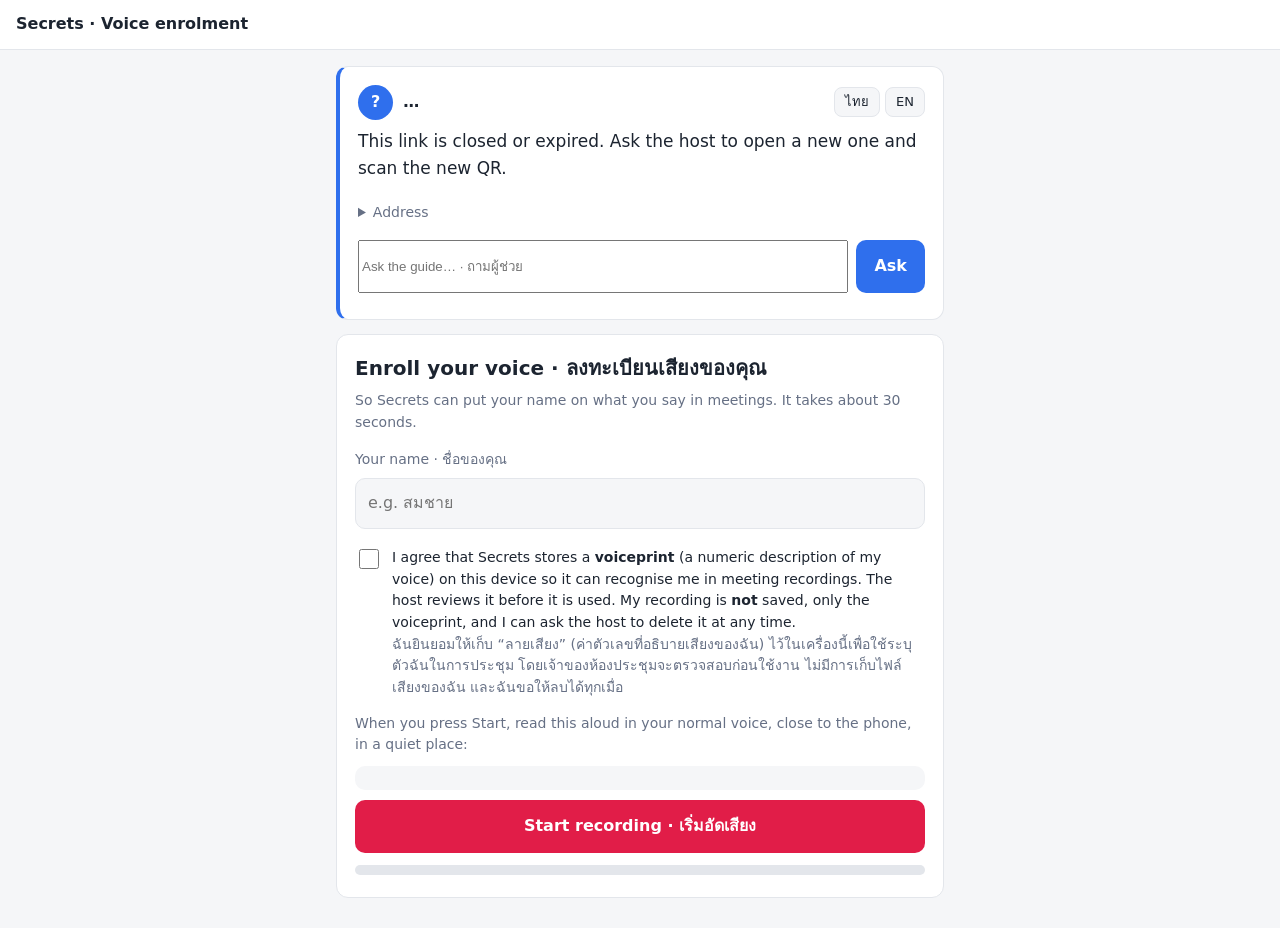
==== app/static/enroll.html @ 2f46eeec "Secrets (Zecret) meeting recorder: initial import at Round 49 FastAPI server + worker, single-file U" ====
<!doctype html>
<html lang="th">
<head>
<meta charset="utf-8">
<meta name="viewport" content="width=device-width, initial-scale=1">
<meta name="referrer" content="no-referrer">
<title>Enroll your voice · Secrets</title>
<link rel="stylesheet" href="/static/fonts.css">
<style>
:root{--bg:#f5f6f8;--card:#fff;--ink:#1c2430;--mute:#667085;--line:#e3e6eb;--acc:#2f6fed;--acc-ink:#fff;--ok:#16a34a;--bad:#dc2626;--rec:#e11d48}
@media (prefers-color-scheme:dark){:root{--bg:#0f1419;--card:#171e27;--ink:#e8ecf1;--mute:#93a0b1;--line:#27313d;--acc:#5b8cff;--ok:#34d399;--bad:#f87171;--rec:#fb7185}}
*{box-sizing:border-box}
body{margin:0;background:var(--bg);color:var(--ink);font:16px/1.55 Inter,"Noto Sans Thai",system-ui,sans-serif}
header{padding:12px 16px;background:var(--card);border-bottom:1px solid var(--line);font-weight:600}
main{max-width:640px;margin:0 auto;padding:16px}
.card{background:var(--card);border:1px solid var(--line);border-radius:12px;padding:18px;margin-bottom:14px}
h1{font-size:20px;margin:0 0 6px}
.mute{color:var(--mute);font-size:14px}
input[type=text]{font:inherit;width:100%;padding:12px;border:1px solid var(--line);border-radius:10px;background:var(--bg);color:var(--ink);margin:6px 0 12px}
label.c{display:flex;gap:10px;align-items:flex-start;font-size:14px;margin:6px 0 14px}
label.c input{width:20px;height:20px;margin-top:2px;flex:none}
button{font:inherit;border:0;padding:14px 18px;border-radius:10px;cursor:pointer;width:100%;font-weight:600;background:var(--rec);color:#fff}
button:disabled{opacity:.5;cursor:default}
button.live{background:var(--ink);color:var(--bg)}
.read{font-size:19px;line-height:1.9;background:var(--bg);border-radius:10px;padding:12px 14px;margin:10px 0}
.meter{height:10px;background:var(--line);border-radius:6px;overflow:hidden;margin:12px 0 4px}.meter i{display:block;height:100%;width:0;background:var(--ok);transition:width .15s}
.msg{padding:12px;border-radius:10px;border:1px solid var(--line);margin-top:12px}.msg.err{border-color:var(--bad)}.msg.ok{border-color:var(--ok)}
.gcard{border-left:4px solid var(--acc)}
.gh{display:flex;gap:10px;align-items:center;margin-bottom:8px}.gh .av{width:2.2em;height:2.2em;border-radius:50%;background:var(--acc);color:#fff;display:grid;place-items:center;font-weight:700}
.gl button{font:inherit;font-size:13px;width:auto;padding:4px 10px;background:var(--bg);color:var(--ink);border:1px solid var(--line);border-radius:8px}.gl button.on{background:var(--acc);color:#fff}
#gmsg{font-size:17px;line-height:1.6;min-height:3.2em;white-space:pre-wrap}
.dots{display:flex;gap:6px;margin:10px 0}.dots i{flex:1;height:6px;border-radius:3px;background:var(--line)}.dots i.on{background:var(--acc)}.dots i.done{background:var(--ok)}
.gaddr{font:13px/1.4 ui-monospace,Menlo,monospace;background:var(--bg);border-radius:8px;padding:8px 10px;word-break:break-all;margin:6px 0}
.gchips{display:flex;flex-wrap:wrap;gap:6px;margin:8px 0}.gchips button{font:inherit;font-size:13px;width:auto;padding:4px 10px;background:var(--bg);color:var(--ink);border:1px solid var(--line);border-radius:99px;font-weight:400}
.gask{display:flex;gap:8px}.gask input{margin:0;flex:1}.gask button{width:auto;background:var(--acc)}
#ganswer{margin-top:8px;font-size:15px;white-space:pre-wrap}
#cancel{background:none!important;color:var(--mute)!important;font-weight:400;text-decoration:underline;margin-top:8px;padding:6px}
.hide{display:none!important}
</style>
<link rel="stylesheet" href="/static/theme.css">
<script>try { const t = localStorage.getItem("secrets_theme"); if (t) document.documentElement.dataset.theme = t; } catch {}</script>
</head>
<body>
<header>Secrets · Voice enrolment</header>
<main>
  <div id="guide" class="card gcard">
    <div class="gh"><div class="av" id="gav">?</div><b id="gname">…</b><span style="flex:1"></span><span class="gl"><button data-l="th">ไทย</button> <button data-l="en">EN</button></span></div>
    <div id="gmsg"></div><div class="dots" id="gdots"></div>
    <details style="margin:6px 0"><summary class="mute" style="cursor:pointer" id="gaddrsum">Address</summary><div class="gaddr" id="gaddr"></div></details>
    <div class="gchips" id="gchips"></div>
    <div class="gask"><input id="gq" maxlength="300" placeholder="Ask the guide… · ถามผู้ช่วย"><button id="gask">Ask</button></div>
    <div id="ganswer"></div>
  </div>
  <div id="form" class="card">
    <h1>Enroll your voice · ลงทะเบียนเสียงของคุณ</h1>
    <p class="mute" style="margin-top:0">So Secrets can put your name on what you say in meetings. It takes about 30 seconds.</p>
    <label for="name" class="mute" style="font-size:14px">Your name · ชื่อของคุณ</label>
    <input type="text" id="name" maxlength="40" autocomplete="name" placeholder="e.g. สมชาย">
    <label class="c"><input type="checkbox" id="consent"><span>I agree that Secrets stores a <b>voiceprint</b> (a numeric description of my voice) on this device so it can recognise me in meeting recordings. The host reviews it before it is used. My recording is <b>not</b> saved, only the voiceprint, and I can ask the host to delete it at any time.<br>
      <span class="mute">ฉันยินยอมให้เก็บ “ลายเสียง” (ค่าตัวเลขที่อธิบายเสียงของฉัน) ไว้ในเครื่องนี้เพื่อใช้ระบุตัวฉันในการประชุม โดยเจ้าของห้องประชุมจะตรวจสอบก่อนใช้งาน ไม่มีการเก็บไฟล์เสียงของฉัน และฉันขอให้ลบได้ทุกเมื่อ</span></span></label>
    <div class="mute">When you press Start, read this aloud in your normal voice, close to the phone, in a quiet place:</div>
    <div class="read" id="text"></div>
    <button id="go">Start recording · เริ่มอัดเสียง</button><button id="cancel" class="hide">Cancel · ยกเลิก</button>
    <div class="meter"><i id="meter"></i></div><div class="mute" id="status"></div>
    <div class="msg err hide" id="err"></div>
  </div>
  <div id="done" class="card hide"><h1>Thank you · ขอบคุณ</h1><p>Your voice was sent to the host (<b id="secs"></b> s of speech). It will be used after the host approves it.</p><button id="again" style="background:var(--acc)">Enroll another person</button></div>
</main>
<script>
const $ = s => document.querySelector(s);
const token = decodeURIComponent(location.pathname.split("/").filter(Boolean).pop() || "");
let sock, ctx, stream, node, running = false, finished = false;
try { $("#name").value = localStorage.getItem("secrets.guestName") || ""; } catch {}
/* ---------- the guide (explains, coaches, tells the address, answers enrolment questions only) ---------- */
let G = null, glang = (navigator.language || "").toLowerCase().startsWith("th") ? "th" : "en", gstage = 1, lastCoach = 0, quietN = 0, userLang = false;
const GT = {
  th: { hello: n => `สวัสดีครับ ผมคือ${n} จะพาลงทะเบียนเสียงทีละขั้น ใช้เวลาแค่ประมาณ 30 วินาที\nเริ่มจากพิมพ์ชื่อของคุณ แล้วติ๊กช่องยินยอมครับ`, consent: "ดีครับ ต่อไปติ๊กช่องยินยอม เพื่อให้เก็บ “ลายเสียง” (ไม่เก็บไฟล์เสียง)", ready: "พร้อมแล้วครับ กด “เริ่มอัดเสียง” แล้วอ่านข้อความด้านล่างให้ครบ",
    mic: "เบราว์เซอร์กำลังขอใช้ไมโครโฟน กด “อนุญาต” ได้เลยครับ", rec: "กำลังฟังอยู่ครับ อ่านข้อความด้วยเสียงปกติ ถือโทรศัพท์ห่างปากประมาณ 20–30 ซม.", quiet: "ได้ยินเสียงเบามากครับ ลองขยับเข้าใกล้ไมค์และพูดให้ดังขึ้นอีกนิด", loud: "เสียงดังเกินไปครับ ถอยห่างจากไมค์เล็กน้อย", good: "ดีมากครับ อ่านต่อได้เลย", almost: "ใกล้เสร็จแล้วครับ อ่านให้จบย่อหน้า",
    enough: "พอแล้วครับ กด “หยุดและส่ง” ได้เลย", sending: "กำลังส่ง รอสักครู่ครับ…", done: "เรียบร้อยครับ ขอบคุณ! เจ้าของห้องจะตรวจและอนุมัติ หลังจากนั้นระบบจะรู้จักเสียงของคุณ ไม่ต้องทำอะไรเพิ่มแล้วครับ", cancelled: "ยกเลิกแล้วครับ พร้อมเมื่อไหร่กดเริ่มอัดเสียงได้เลย",
    closed: "ลิงก์นี้ปิดแล้ว/หมดอายุครับ ขอให้เจ้าของห้องเปิดลิงก์ใหม่ แล้วสแกน QR ใหม่",
    short: "เสียงพูดสั้นไปครับ ลองใหม่ในที่เงียบ อ่านข้อความให้ครบทั้งย่อหน้า (ประมาณ 30 วินาที) และดูว่าแถบสีเขียวขยับเมื่อพูด", busy: "ระบบกำลังยุ่งอยู่ครับ รอสักครู่แล้วกดเริ่มอัดเสียงใหม่", full: "มีผู้ลงทะเบียนรอการอนุมัติเยอะแล้วครับ แจ้งเจ้าของห้องให้อนุมัติ แล้วลองใหม่", mic_err: "ใช้ไมโครโฟนไม่ได้ครับ กดอนุญาตไมโครโฟนให้หน้านี้ (แตะไอคอนที่แถบที่อยู่ → ไมโครโฟน → อนุญาต) แล้วลองใหม่",
    lost: "การเชื่อมต่อหลุดครับ ตรวจว่ายังต่อ Wi-Fi เดียวกัน แล้วลองใหม่", name: "พิมพ์ชื่อของคุณก่อนนะครับ", consent_err: "ติ๊กช่องยินยอมก่อนนะครับ", wait: n => `ต้องมีเสียงพูดอย่างน้อย 10 วินาที อ่านต่ออีก ${n} วินาทีครับ`, addr: (a) => `ถ้าหน้านี้หลุด ให้เปิดที่อยู่ ${a} ในช่องที่อยู่ของเบราว์เซอร์ แล้วสแกน QR ใหม่`, addrSum: "ที่อยู่ของระบบ" },
  en: { hello: n => `Hello, I am ${n}. I will guide you through voice enrolment step by step; it takes about 30 seconds.\nStart by typing your name, then tick the consent box.`, consent: "Good. Next tick the consent box so a “voiceprint” can be kept (your recording is not saved).", ready: "Ready. Tap “Start recording”, then read the text below to the end.",
    mic: "Your browser is asking for the microphone: tap “Allow”.", rec: "I am listening. Read in your normal voice, holding the phone 20–30 cm from your mouth.", quiet: "I can hardly hear you. Move closer to the microphone and speak a little louder.", loud: "That is too loud. Move a little away from the microphone.", good: "Very good, keep reading.", almost: "Nearly done. Finish the paragraph.",
    enough: "That is enough: tap “Stop and send”.", sending: "Sending, one moment…", done: "All done, thank you! The host will check and approve it, and then the system will recognise your voice. Nothing more to do.", cancelled: "Cancelled. Tap “Start recording” when you are ready.",
    closed: "This link is closed or expired. Ask the host to open a new one and scan the new QR.",
    short: "That was too short. Try again somewhere quiet, read the whole paragraph (about 30 seconds) and check that the green bar moves when you talk.", busy: "The system is busy. Wait a moment, then tap “Start recording” again.", full: "Many voices are waiting for the host. Ask the host to approve them, then try again.", mic_err: "I cannot use the microphone. Allow it for this page (tap the icon in the address bar → Microphone → Allow) and try again.",
    lost: "The connection was lost. Check you are still on the same Wi-Fi, then try again.", name: "Please type your name first.", consent_err: "Please tick the consent box first.", wait: n => `I need at least 10 seconds of speech: keep reading for ${n} more seconds.`, addr: a => `If this page gets lost, open ${a} in the browser's address bar and scan the QR again.`, addrSum: "System address" },
};
const gsay = (k, ...a) => { const f = GT[glang][k]; $("#gmsg").textContent = typeof f === "function" ? f(...a) : f; };
function gstep(n, doneUpTo = n - 1) { gstage = n; $("#gdots").replaceChildren(...[1, 2, 3, 4, 5, 6].map(i => { const d = document.createElement("i"); d.className = i <= doneUpTo ? "done" : i === n ? "on" : ""; return d; })); }
function setGlang(l, user = true) { glang = l; if (user) userLang = true; document.querySelectorAll(".gl button").forEach(b => b.classList.toggle("on", b.dataset.l === l)); $("#gaddrsum").textContent = GT[l].addrSum; renderChips(); const a = (G && G.app_urls[0]) || location.origin + "/"; $("#gaddr").textContent = a; if (G) gsay(gstage === 1 ? "hello" : "ready", G.name); }
function renderChips() { const box = $("#gchips"); box.replaceChildren(...((G && G.suggest[glang]) || []).slice(0, 4).map(q => { const b = document.createElement("button"); b.textContent = q; b.onclick = () => askGuide(q); return b; })); }
async function loadGuide() {
  try { const r = await fetch(`/enroll/${token}/guide`); if (!r.ok) { gsay("closed"); return; } G = await r.json(); if (G.read_text) $("#text").textContent = G.read_text; $("#gname").textContent = G.name; $("#gav").textContent = G.name.slice(0, 1);
    if (!userLang && G.lang_pref !== "auto") glang = G.lang_pref; setGlang(glang, false); gstep(1, 0); gsay("hello", G.name); const a = G.app_urls[0] || ""; $("#gaddr").textContent = (a ? a + "   " : "") + (G.enroll_urls[0] || ""); } catch { /* the guide is optional: the form still works */ }
}
async function askGuide(q) {
  q = (q || $("#gq").value).trim(); if (!q) return; $("#gq").value = ""; $("#ganswer").textContent = "…";
  try { const r = await fetch(`/enroll/${token}/ask`, { method: "POST", headers: { "Content-Type": "application/json" }, body: JSON.stringify({ q, lang: userLang || /[\u0e00-\u0e7f]/.test(q) ? undefined : glang }) });
    if (r.status === 429) { $("#ganswer").textContent = glang === "th" ? "รอสักครู่แล้วถามใหม่นะครับ" : "Please wait a moment, then ask again."; return; }
    if (!r.ok) { gsay("closed"); $("#ganswer").textContent = ""; return; } const j = await r.json(); $("#ganswer").textContent = j.answer;
    $("#gchips").replaceChildren(...j.suggestions.map(s => { const b = document.createElement("button"); b.textContent = s; b.onclick = () => askGuide(s); return b; })); } catch { $("#ganswer").textContent = GT[glang].lost; }
}
document.querySelectorAll(".gl button").forEach(b => b.onclick = () => setGlang(b.dataset.l));
$("#gask").onclick = () => askGuide(); $("#gq").onkeydown = e => { if (e.key === "Enter") askGuide(); };
$("#name").addEventListener("change", () => { if ($("#name").value.trim() && !$("#consent").checked && !running) { gstep(1, 1); gsay("consent"); } });
$("#consent").addEventListener("change", () => { if ($("#consent").checked && !running) { gstep(2, 2); gsay(($("#name").value.trim() ? "ready" : "name")); } });
function guideError(code) { const k = { short: "short", busy: "busy", full: "full", closed: "closed", name: "name", consent: "consent_err" }[code]; gsay(k || "lost"); gstep(code === "name" || code === "consent" ? 1 : 4, code === "name" || code === "consent" ? 0 : 3); }
function coach(db, sec) {
  const now = Date.now(); if (sec < 10) { $("#go").disabled = true; $("#go").textContent = (glang === "th" ? `กำลังฟัง… อีก ${Math.ceil(10 - sec)} วินาที` : `Listening… ${Math.ceil(10 - sec)} s more`); } else { $("#go").disabled = false; $("#go").textContent = "Stop and send · หยุดและส่ง"; }
  quietN = db < -52 && sec >= 2 ? quietN + 1 : 0;
  if (now - lastCoach < 5000) return;
  if (quietN >= 4) { lastCoach = now; gsay("quiet"); } else if (db > -4 && sec >= 1) { lastCoach = now; gsay("loud"); }
  else if (sec >= 30) { lastCoach = now; gsay("enough"); } else if (sec >= 20 && gstage !== 6) { lastCoach = now; gsay("almost"); } else if (sec >= 5 && !coach.said5) { coach.said5 = true; lastCoach = now; gsay("good"); }
}
function showErr(m) { const e = $("#err"); e.textContent = m; e.classList.remove("hide"); }
$("#cancel").onclick = () => { finished = true; running = false; try { sock.close(); } catch {} cleanup(); gstep(2, 2); gsay("cancelled"); $("#status").textContent = ""; $("#cancel").classList.add("hide"); };
function cleanup() { running = false; $("#cancel").classList.add("hide"); stream && stream.getTracks().forEach(t => t.stop()); node && node.disconnect(); ctx && ctx.close(); stream = node = ctx = null; $("#go").classList.remove("live"); $("#go").disabled = false; $("#go").textContent = "Start recording · เริ่มอัดเสียง"; $("#meter").style.width = "0"; }
async function start() {
  $("#err").classList.add("hide"); const name = $("#name").value.trim();
  if (!name) { guideError("name"); return showErr("Please type your name. · กรุณาใส่ชื่อ"); }
  if (!$("#consent").checked) { guideError("consent"); return showErr("Please tick the consent box. · กรุณาติ๊กช่องยินยอม"); }
  gstep(3, 2); gsay("mic"); coach.said5 = false; quietN = 0; lastCoach = 0;
  if (!window.isSecureContext) return showErr("The microphone needs a secure (https) page.");
  try { stream = await navigator.mediaDevices.getUserMedia({ audio: { channelCount: 1, echoCancellation: false, noiseSuppression: false, autoGainControl: true } }); }
  catch (e) { gsay("mic_err"); gstep(3, 2); return showErr("Microphone error: " + e.message + ". Allow the microphone for this page and try again."); }
  ctx = new AudioContext(); await ctx.resume(); await ctx.audioWorklet.addModule("/static/pcm-worklet.js");
  node = new AudioWorkletNode(ctx, "pcm-downsampler"); ctx.createMediaStreamSource(stream).connect(node);
  try { localStorage.setItem("secrets.guestName", name); } catch {}
  finished = false; sock = new WebSocket(`wss://${location.host}/ws/enroll-guest?token=${encodeURIComponent(token)}&name=${encodeURIComponent(name)}&consent=1`); sock.binaryType = "arraybuffer";
  node.port.onmessage = e => { if (sock.readyState === 1 && running) sock.send(e.data); };
  sock.onopen = () => { running = true; $("#go").textContent = "Stop and send · หยุดและส่ง"; $("#go").classList.add("live"); $("#cancel").classList.remove("hide"); $("#status").textContent = "Recording… read the text aloud."; gstep(4, 3); gsay("rec"); };
  sock.onmessage = e => {
    const m = JSON.parse(e.data);
    if (m.type === "level") { coach(m.db, m.seconds); $("#meter").style.width = Math.max(0, Math.min(100, (m.db + 60) * 2)) + "%"; $("#status").textContent = `Recording… ${m.seconds | 0} s` + (m.seconds < 25 ? " (keep reading, about 30 s)" : ""); if (m.seconds >= 55 && running) stop(); }
    else if (m.type === "submitted") { finished = true; gstep(6, 6); gsay("done"); $("#cancel").classList.add("hide"); $("#secs").textContent = Math.round(m.speech_s); $("#form").classList.add("hide"); $("#done").classList.remove("hide"); cleanup(); }
    else if (m.type === "error") { finished = true; showErr(m.message); guideError(m.code); cleanup(); $("#status").textContent = ""; }
  };
  sock.onclose = () => { if (running && !finished) { cleanup(); gsay("lost"); showErr("The connection was lost. Please try again."); } };
}
function stop() { if (!running) return; gstep(5, 4); gsay("sending"); $("#cancel").classList.add("hide"); $("#go").disabled = true; $("#status").textContent = "Sending…"; sock.send(JSON.stringify({ type: "stop" })); running = false; }
$("#go").onclick = () => { if (running) stop(); else start(); };
loadGuide();
$("#again").onclick = () => { gstep(1, 0); if (G) gsay("hello", G.name); $("#done").classList.add("hide"); $("#form").classList.remove("hide"); $("#name").value = ""; $("#consent").checked = false; $("#status").textContent = ""; };
</script>
</body>
</html>
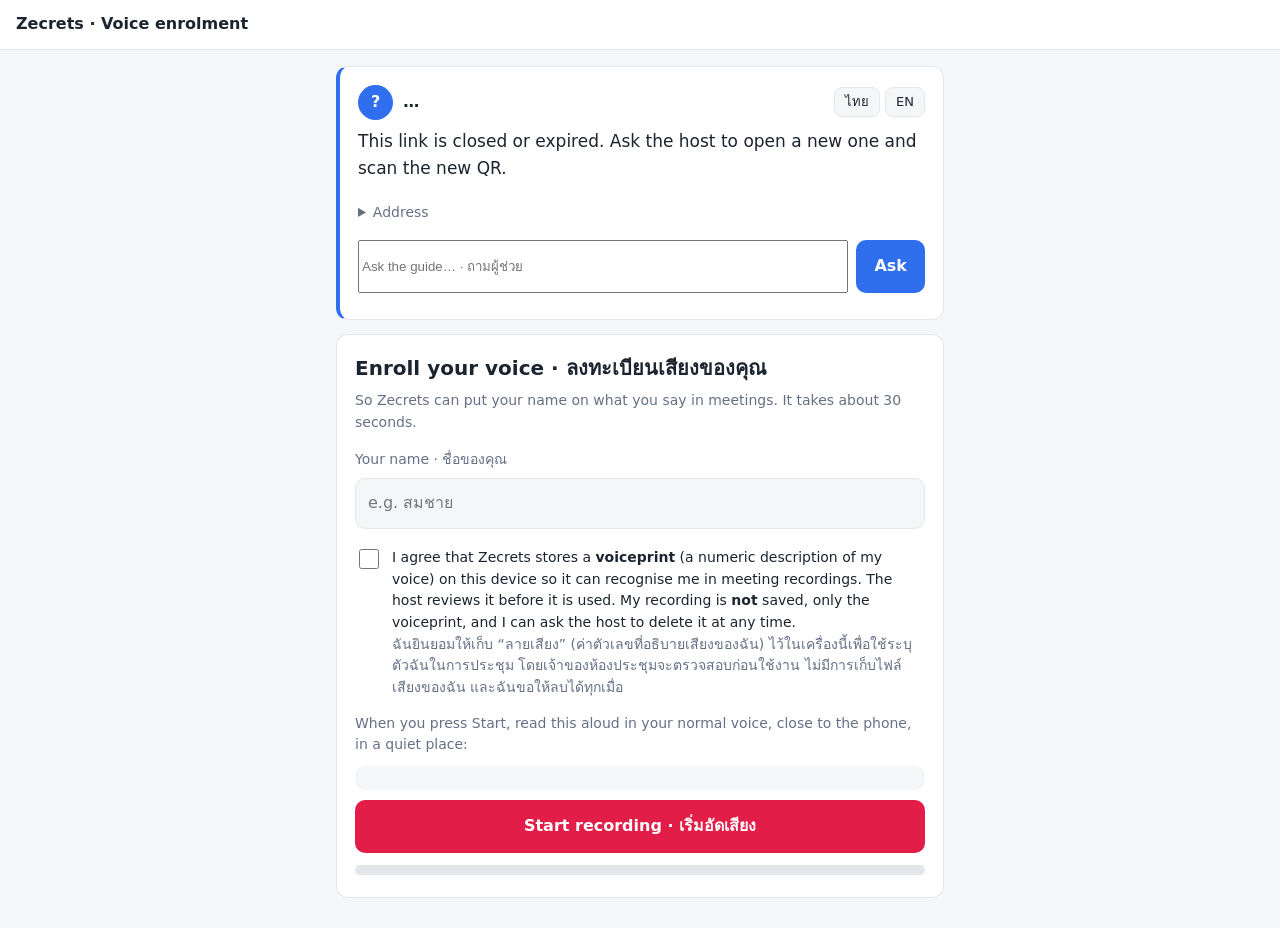
==== commit 1c71c05c: "Rename the product Secret/Secrets to Zecret/Zecrets everywhere in the project (UI, cookies zecret_*," ====
--- a/app/static/enroll.html
+++ b/app/static/enroll.html
@@ -4,7 +4,7 @@
 <meta charset="utf-8">
 <meta name="viewport" content="width=device-width, initial-scale=1">
 <meta name="referrer" content="no-referrer">
-<title>Enroll your voice · Secrets</title>
+<title>Enroll your voice · Zecrets</title>
 <link rel="stylesheet" href="/static/fonts.css">
 <style>
 :root{--bg:#f5f6f8;--card:#fff;--ink:#1c2430;--mute:#667085;--line:#e3e6eb;--acc:#2f6fed;--acc-ink:#fff;--ok:#16a34a;--bad:#dc2626;--rec:#e11d48}
@@ -38,10 +38,10 @@
 .hide{display:none!important}
 </style>
 <link rel="stylesheet" href="/static/theme.css">
-<script>try { const t = localStorage.getItem("secrets_theme"); if (t) document.documentElement.dataset.theme = t; } catch {}</script>
+<script>try { const t = localStorage.getItem("zecrets_theme"); if (t) document.documentElement.dataset.theme = t; } catch {}</script>
 </head>
 <body>
-<header>Secrets · Voice enrolment</header>
+<header>Zecrets · Voice enrolment</header>
 <main>
   <div id="guide" class="card gcard">
     <div class="gh"><div class="av" id="gav">?</div><b id="gname">…</b><span style="flex:1"></span><span class="gl"><button data-l="th">ไทย</button> <button data-l="en">EN</button></span></div>
@@ -53,10 +53,10 @@
   </div>
   <div id="form" class="card">
     <h1>Enroll your voice · ลงทะเบียนเสียงของคุณ</h1>
-    <p class="mute" style="margin-top:0">So Secrets can put your name on what you say in meetings. It takes about 30 seconds.</p>
+    <p class="mute" style="margin-top:0">So Zecrets can put your name on what you say in meetings. It takes about 30 seconds.</p>
     <label for="name" class="mute" style="font-size:14px">Your name · ชื่อของคุณ</label>
     <input type="text" id="name" maxlength="40" autocomplete="name" placeholder="e.g. สมชาย">
-    <label class="c"><input type="checkbox" id="consent"><span>I agree that Secrets stores a <b>voiceprint</b> (a numeric description of my voice) on this device so it can recognise me in meeting recordings. The host reviews it before it is used. My recording is <b>not</b> saved, only the voiceprint, and I can ask the host to delete it at any time.<br>
+    <label class="c"><input type="checkbox" id="consent"><span>I agree that Zecrets stores a <b>voiceprint</b> (a numeric description of my voice) on this device so it can recognise me in meeting recordings. The host reviews it before it is used. My recording is <b>not</b> saved, only the voiceprint, and I can ask the host to delete it at any time.<br>
       <span class="mute">ฉันยินยอมให้เก็บ “ลายเสียง” (ค่าตัวเลขที่อธิบายเสียงของฉัน) ไว้ในเครื่องนี้เพื่อใช้ระบุตัวฉันในการประชุม โดยเจ้าของห้องประชุมจะตรวจสอบก่อนใช้งาน ไม่มีการเก็บไฟล์เสียงของฉัน และฉันขอให้ลบได้ทุกเมื่อ</span></span></label>
     <div class="mute">When you press Start, read this aloud in your normal voice, close to the phone, in a quiet place:</div>
     <div class="read" id="text"></div>
@@ -70,7 +70,7 @@
 const $ = s => document.querySelector(s);
 const token = decodeURIComponent(location.pathname.split("/").filter(Boolean).pop() || "");
 let sock, ctx, stream, node, running = false, finished = false;
-try { $("#name").value = localStorage.getItem("secrets.guestName") || ""; } catch {}
+try { $("#name").value = localStorage.getItem("zecrets.guestName") || ""; } catch {}
 /* ---------- the guide (explains, coaches, tells the address, answers enrolment questions only) ---------- */
 let G = null, glang = (navigator.language || "").toLowerCase().startsWith("th") ? "th" : "en", gstage = 1, lastCoach = 0, quietN = 0, userLang = false;
 const GT = {
@@ -127,7 +127,7 @@
   catch (e) { gsay("mic_err"); gstep(3, 2); return showErr("Microphone error: " + e.message + ". Allow the microphone for this page and try again."); }
   ctx = new AudioContext(); await ctx.resume(); await ctx.audioWorklet.addModule("/static/pcm-worklet.js");
   node = new AudioWorkletNode(ctx, "pcm-downsampler"); ctx.createMediaStreamSource(stream).connect(node);
-  try { localStorage.setItem("secrets.guestName", name); } catch {}
+  try { localStorage.setItem("zecrets.guestName", name); } catch {}
   finished = false; sock = new WebSocket(`wss://${location.host}/ws/enroll-guest?token=${encodeURIComponent(token)}&name=${encodeURIComponent(name)}&consent=1`); sock.binaryType = "arraybuffer";
   node.port.onmessage = e => { if (sock.readyState === 1 && running) sock.send(e.data); };
   sock.onopen = () => { running = true; $("#go").textContent = "Stop and send · หยุดและส่ง"; $("#go").classList.add("live"); $("#cancel").classList.remove("hide"); $("#status").textContent = "Recording… read the text aloud."; gstep(4, 3); gsay("rec"); };
